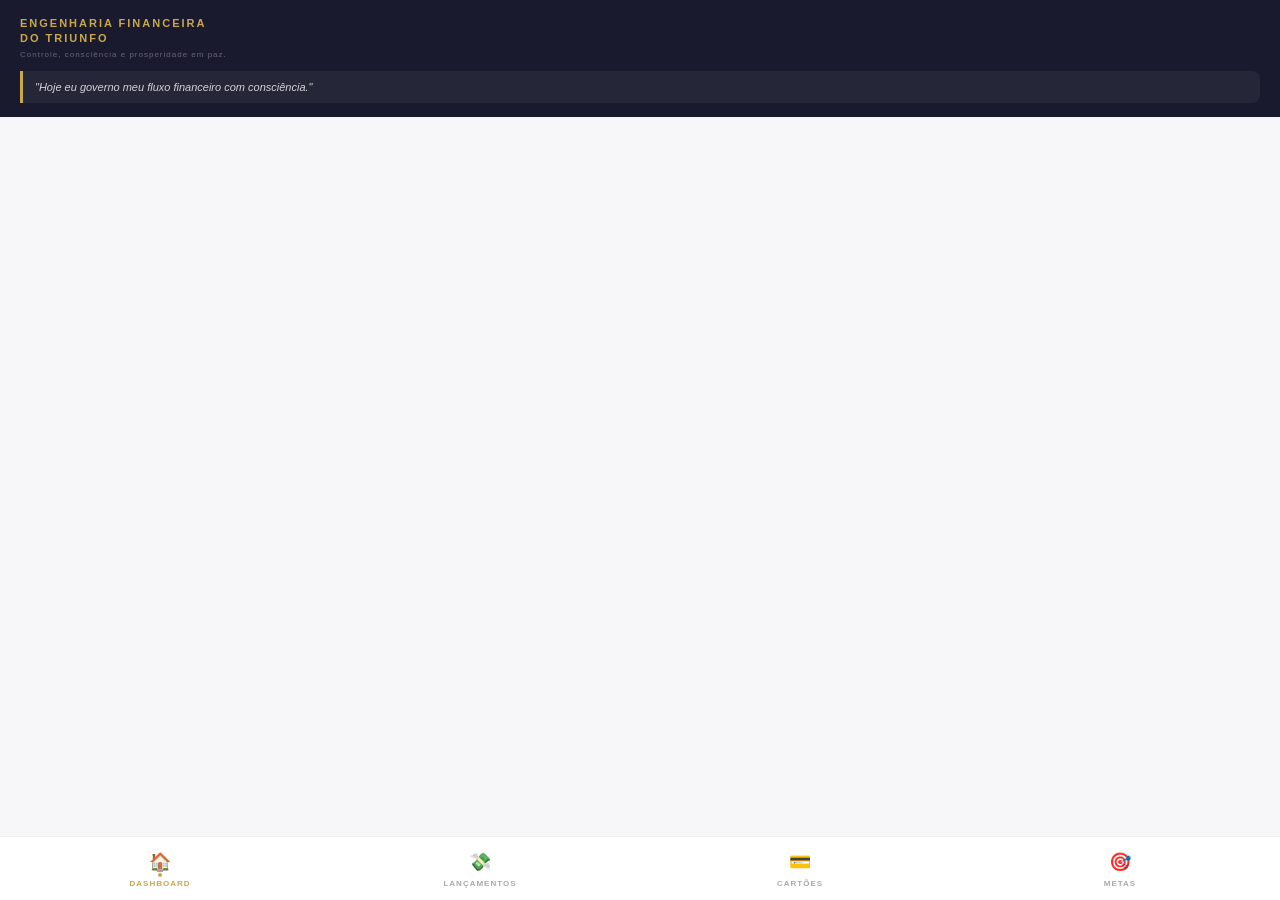
==== index.html @ 2420cf5e "feat: project scaffold — shell, CSS design system Co-Authored-By: Claude Sonnet 4.6 <noreply@anthrop" ====
<!DOCTYPE html>
<html lang="pt-BR">
<head>
  <meta charset="UTF-8">
  <meta name="viewport" content="width=device-width, initial-scale=1.0, viewport-fit=cover">
  <meta name="apple-mobile-web-app-capable" content="yes">
  <meta name="apple-mobile-web-app-status-bar-style" content="black-translucent">
  <meta name="theme-color" content="#1a1a2e">
  <title>Engenharia Financeira do Triunfo</title>
  <link rel="manifest" href="manifest.json">
  <link rel="stylesheet" href="css/styles.css">
  <link rel="stylesheet" href="css/components.css">
</head>
<body>

  <!-- HEADER (fixed, visible on all pages) -->
  <header class="app-header">
    <div class="header-top">
      <div class="brand">
        <div class="brand-name">ENGENHARIA FINANCEIRA<br>DO TRIUNFO</div>
        <div class="brand-sub">Controle, consciência e prosperidade em paz.</div>
      </div>
      <div class="header-month" id="header-month"></div>
    </div>
    <div class="opening-phrase">
      <p>"Hoje eu governo meu fluxo financeiro com consciência."</p>
    </div>
  </header>

  <!-- PAGES -->
  <main class="app-main">
    <div class="page active" id="page-dashboard"></div>
    <div class="page" id="page-transactions"></div>
    <div class="page" id="page-cards"></div>
    <div class="page" id="page-goals"></div>
  </main>

  <!-- BOTTOM NAV -->
  <nav class="bottom-nav">
    <button class="nav-item active" onclick="navigate('dashboard')" data-page="dashboard">
      <span class="nav-icon">🏠</span>
      <span class="nav-dot"></span>
      <span class="nav-label">DASHBOARD</span>
    </button>
    <button class="nav-item" onclick="navigate('transactions')" data-page="transactions">
      <span class="nav-icon">💸</span>
      <span class="nav-dot"></span>
      <span class="nav-label">LANÇAMENTOS</span>
    </button>
    <button class="nav-item" onclick="navigate('cards')" data-page="cards">
      <span class="nav-icon">💳</span>
      <span class="nav-dot"></span>
      <span class="nav-label">CARTÕES</span>
    </button>
    <button class="nav-item" onclick="navigate('goals')" data-page="goals">
      <span class="nav-icon">🎯</span>
      <span class="nav-dot"></span>
      <span class="nav-label">METAS</span>
    </button>
  </nav>

  <!-- MODAL OVERLAY -->
  <div class="modal-overlay" id="modal-overlay" onclick="closeModal()"></div>
  <div class="modal-container" id="modal-container"></div>

  <script type="module" src="js/app.js"></script>
</body>
</html>
---- css/styles.css ----
:root {
  --color-bg: #f7f7f9;
  --color-header: #1a1a2e;
  --color-card: #ffffff;
  --color-border: #e8e8f0;
  --color-gold: #c9a84c;
  --color-gold-dim: #c9a84c33;
  --color-income: #2a7a5a;
  --color-income-dim: #2a7a5a22;
  --color-expense: #b07a2a;
  --color-expense-dim: #b07a2a22;
  --color-text: #1a1a2e;
  --color-text-muted: #aaaaaa;
  --color-text-light: #ffffff;
  --color-nav: #ffffff;
  --color-nav-border: #eeeeee;
  --header-height: 110px;
  --nav-height: 64px;
  --radius: 14px;
  --radius-sm: 10px;
}

* { box-sizing: border-box; margin: 0; padding: 0; }

html, body {
  height: 100%;
  background: var(--color-bg);
  color: var(--color-text);
  font-family: -apple-system, BlinkMacSystemFont, 'Segoe UI', sans-serif;
  -webkit-font-smoothing: antialiased;
  overscroll-behavior: none;
}

.app-header {
  position: fixed;
  top: 0; left: 0; right: 0;
  z-index: 100;
  background: var(--color-header);
  padding: 16px 20px 14px;
  padding-top: calc(16px + env(safe-area-inset-top));
}

.header-top {
  display: flex;
  justify-content: space-between;
  align-items: flex-start;
  margin-bottom: 12px;
}

.brand-name {
  font-size: 11px;
  font-weight: 800;
  letter-spacing: 2px;
  color: var(--color-gold);
  line-height: 1.4;
}

.brand-sub {
  font-size: 8px;
  color: #ffffff55;
  letter-spacing: 1px;
  margin-top: 3px;
}

.header-month {
  font-size: 10px;
  color: #ffffff66;
  letter-spacing: 1px;
  margin-top: 4px;
  text-transform: capitalize;
}

.opening-phrase {
  border-left: 3px solid var(--color-gold);
  padding: 8px 12px;
  border-radius: 0 8px 8px 0;
  background: #ffffff0d;
}

.opening-phrase p {
  color: #ffffffcc;
  font-size: 11px;
  font-style: italic;
  line-height: 1.5;
  font-weight: 300;
}

.app-main {
  position: fixed;
  top: var(--header-height);
  bottom: var(--nav-height);
  left: 0; right: 0;
  overflow: hidden;
}

.page {
  position: absolute;
  inset: 0;
  overflow-y: auto;
  padding: 16px 16px 8px;
  opacity: 0;
  pointer-events: none;
  transition: opacity 0.2s ease;
  -webkit-overflow-scrolling: touch;
}

.page.active {
  opacity: 1;
  pointer-events: all;
}

.section-label {
  font-size: 9px;
  letter-spacing: 2px;
  color: var(--color-text-muted);
  margin-bottom: 10px;
  display: flex;
  justify-content: space-between;
  align-items: center;
}

h3 { font-size: 14px; font-weight: 700; color: var(--color-text); }

.text-muted { color: var(--color-text-muted); font-size: 11px; }
.text-income { color: var(--color-income); }
.text-expense { color: var(--color-expense); }
.text-gold { color: var(--color-gold); }

.divider { height: 1px; background: var(--color-border); margin: 14px 0; }
---- css/components.css ----
/* ── CARDS ── */
.card {
  background: var(--color-card);
  border: 1px solid var(--color-border);
  border-radius: var(--radius);
  padding: 16px;
  margin-bottom: 10px;
  box-shadow: 0 1px 4px #0001;
}

.card-dark {
  background: var(--color-header);
  border-color: #ffffff15;
  border-radius: var(--radius);
  padding: 14px 16px;
  margin-bottom: 10px;
}

.two-col { display: grid; grid-template-columns: 1fr 1fr; gap: 10px; margin-bottom: 10px; }
.three-col { display: grid; grid-template-columns: 1fr 1fr 1fr; gap: 8px; margin-bottom: 10px; }

/* ── BUTTONS ── */
.btn {
  display: inline-flex;
  align-items: center;
  gap: 6px;
  padding: 8px 16px;
  border-radius: 20px;
  font-size: 12px;
  font-weight: 600;
  border: none;
  cursor: pointer;
  letter-spacing: .5px;
}

.btn-primary { background: var(--color-gold); color: var(--color-header); }
.btn-ghost { background: var(--color-gold-dim); color: var(--color-gold); border: 1px solid var(--color-gold); }
.btn-sm { padding: 4px 10px; font-size: 10px; }

/* ── BADGES ── */
.badge {
  display: inline-block;
  padding: 2px 8px;
  border-radius: 10px;
  font-size: 9px;
  font-weight: 700;
  letter-spacing: .5px;
}

.badge-fixa       { background: #00e5ff22; color: #00e5ff; border: 1px solid #00e5ff44; }
.badge-recorrente { background: var(--color-income-dim); color: var(--color-income); border: 1px solid #2a7a5a44; }
.badge-variavel   { background: var(--color-expense-dim); color: var(--color-expense); border: 1px solid #b07a2a44; }
.badge-paga       { background: var(--color-income-dim); color: var(--color-income); }
.badge-aberta     { background: var(--color-expense-dim); color: var(--color-expense); }

/* ── STATUS DOTS ── */
.status-row { display: flex; gap: 6px; align-items: center; margin-top: 4px; }
.dot { width: 6px; height: 6px; border-radius: 50%; flex-shrink: 0; }
.dot-auto { background: #00e5ff; }
.dot-ok   { background: var(--color-income); }
.dot-pend { background: var(--color-gold); }

/* ── BOTTOM NAV ── */
.bottom-nav {
  position: fixed;
  bottom: 0; left: 0; right: 0;
  z-index: 100;
  background: var(--color-nav);
  border-top: 1px solid var(--color-nav-border);
  display: flex;
  padding-bottom: env(safe-area-inset-bottom);
  height: var(--nav-height);
}

.nav-item {
  flex: 1;
  display: flex;
  flex-direction: column;
  align-items: center;
  justify-content: center;
  gap: 2px;
  background: none;
  border: none;
  cursor: pointer;
  padding: 8px 0 4px;
}

.nav-icon { font-size: 18px; line-height: 1; }
.nav-dot { width: 4px; height: 4px; border-radius: 50%; background: transparent; transition: background 0.2s; }
.nav-label { font-size: 8px; letter-spacing: 1px; color: var(--color-text-muted); font-weight: 600; }

.nav-item.active .nav-dot { background: var(--color-gold); }
.nav-item.active .nav-label { color: var(--color-gold); }

/* ── INNER TABS ── */
.inner-tabs {
  display: flex;
  border-bottom: 1px solid var(--color-border);
  margin-bottom: 14px;
  margin-left: -16px;
  margin-right: -16px;
  padding: 0 16px;
  background: var(--color-card);
  position: sticky;
  top: -16px;
  z-index: 10;
}

.inner-tab {
  flex: 1;
  text-align: center;
  padding: 12px 0;
  font-size: 11px;
  letter-spacing: 1px;
  color: var(--color-text-muted);
  background: none;
  border: none;
  cursor: pointer;
  border-bottom: 2px solid transparent;
  margin-bottom: -1px;
  font-weight: 600;
}

.inner-tab.active {
  color: var(--color-gold);
  border-bottom-color: var(--color-gold);
}

/* ── MODALS ── */
.modal-overlay {
  position: fixed;
  inset: 0;
  background: #00000066;
  z-index: 200;
  opacity: 0;
  pointer-events: none;
  transition: opacity 0.25s;
}

.modal-overlay.open { opacity: 1; pointer-events: all; }

.modal-container {
  position: fixed;
  bottom: 0; left: 0; right: 0;
  z-index: 201;
  background: var(--color-card);
  border-radius: 20px 20px 0 0;
  padding: 20px 20px calc(20px + env(safe-area-inset-bottom));
  transform: translateY(100%);
  transition: transform 0.3s ease;
  max-height: 85vh;
  overflow-y: auto;
}

.modal-container.open { transform: translateY(0); }

.modal-handle {
  width: 40px; height: 4px;
  background: var(--color-border);
  border-radius: 2px;
  margin: 0 auto 20px;
}

.modal-title { font-size: 16px; font-weight: 700; margin-bottom: 20px; }

/* ── FORM ELEMENTS ── */
.form-group { margin-bottom: 16px; }
.form-label { font-size: 10px; letter-spacing: 1.5px; color: var(--color-text-muted); margin-bottom: 6px; display: block; }

.form-input, .form-select {
  width: 100%;
  padding: 12px 14px;
  border: 1px solid var(--color-border);
  border-radius: var(--radius-sm);
  font-size: 14px;
  color: var(--color-text);
  background: var(--color-bg);
  -webkit-appearance: none;
}

.form-input:focus, .form-select:focus {
  outline: none;
  border-color: var(--color-gold);
}

/* ── PROGRESS BAR ── */
.progress-wrap { background: var(--color-border); border-radius: 4px; height: 6px; overflow: hidden; margin-top: 8px; }
.progress-fill { height: 6px; border-radius: 4px; transition: width 0.3s; }
.progress-income  { background: var(--color-income); }
.progress-expense { background: var(--color-expense); }
.progress-gold    { background: var(--color-gold); }
.progress-warn    { background: var(--color-expense); }

/* ── BAR CHART ── */
.chart-wrap { display: flex; align-items: flex-end; gap: 6px; height: 70px; }
.chart-group { flex: 1; display: flex; flex-direction: column; align-items: center; gap: 0; height: 100%; justify-content: flex-end; }
.chart-bars { display: flex; gap: 2px; align-items: flex-end; width: 100%; }
.chart-bar { flex: 1; border-radius: 2px 2px 0 0; min-height: 3px; transition: height 0.3s; }
.chart-bar-income  { background: #2a7a5a55; }
.chart-bar-expense { background: #b07a2a55; }
.chart-group.current .chart-bar-income  { background: var(--color-income); }
.chart-group.current .chart-bar-expense { background: var(--color-expense); }
.chart-month { font-size: 8px; color: var(--color-text-muted); margin-top: 4px; }
.chart-group.current .chart-month { color: var(--color-gold); font-weight: 700; }

/* ── PERIOD SELECTOR ── */
.period-bar {
  display: flex;
  gap: 6px;
  overflow-x: auto;
  margin-bottom: 14px;
  padding-bottom: 2px;
  -webkit-overflow-scrolling: touch;
}
.period-bar::-webkit-scrollbar { display: none; }

.period-btn {
  flex-shrink: 0;
  padding: 6px 14px;
  border-radius: 16px;
  font-size: 10px;
  font-weight: 600;
  letter-spacing: .5px;
  border: 1px solid var(--color-border);
  color: var(--color-text-muted);
  background: transparent;
  cursor: pointer;
}

.period-btn.active {
  background: var(--color-gold);
  color: var(--color-header);
  border-color: var(--color-gold);
}

/* ── SALDO BLOCK ── */
.saldo-block .label { font-size: 9px; letter-spacing: 2px; color: var(--color-text-muted); margin-bottom: 6px; }
.saldo-block .value { font-size: 28px; font-weight: 700; letter-spacing: -1px; }
.saldo-block .sub   { font-size: 10px; color: var(--color-text-muted); margin-top: 4px; }

.mini-card .mc-label { font-size: 8px; letter-spacing: 1.5px; color: var(--color-text-muted); margin-bottom: 6px; }
.mini-card .mc-value { font-size: 16px; font-weight: 700; }
.mini-card .mc-sub   { font-size: 9px; color: var(--color-text-muted); margin-top: 2px; }
.mini-card.income .mc-value { color: var(--color-income); }
.mini-card.expense .mc-value { color: var(--color-expense); }

/* ── ITEM ROWS ── */
.item-row {
  display: flex;
  justify-content: space-between;
  align-items: center;
  padding: 12px 0;
  border-bottom: 1px solid var(--color-border);
}
.item-row:last-child { border-bottom: none; }
.item-row .item-name { font-size: 13px; font-weight: 600; }
.item-row .item-meta { font-size: 10px; color: var(--color-text-muted); margin-top: 2px; }
.item-row .item-amount { font-size: 14px; font-weight: 700; }
.item-row .item-amount.income  { color: var(--color-income); }
.item-row .item-amount.expense { color: var(--color-expense); }

/* ── EMPTY STATE ── */
.empty-state {
  text-align: center;
  padding: 40px 20px;
  color: var(--color-text-muted);
  font-size: 13px;
}

/* ── CAT ROW ── */
.cat-row { display: flex; align-items: center; gap: 10px; margin-bottom: 10px; }
.cat-name { font-size: 11px; width: 110px; flex-shrink: 0; }
.cat-bar-wrap { flex: 1; }
.cat-val { font-size: 10px; color: var(--color-text-muted); width: 65px; text-align: right; flex-shrink: 0; }
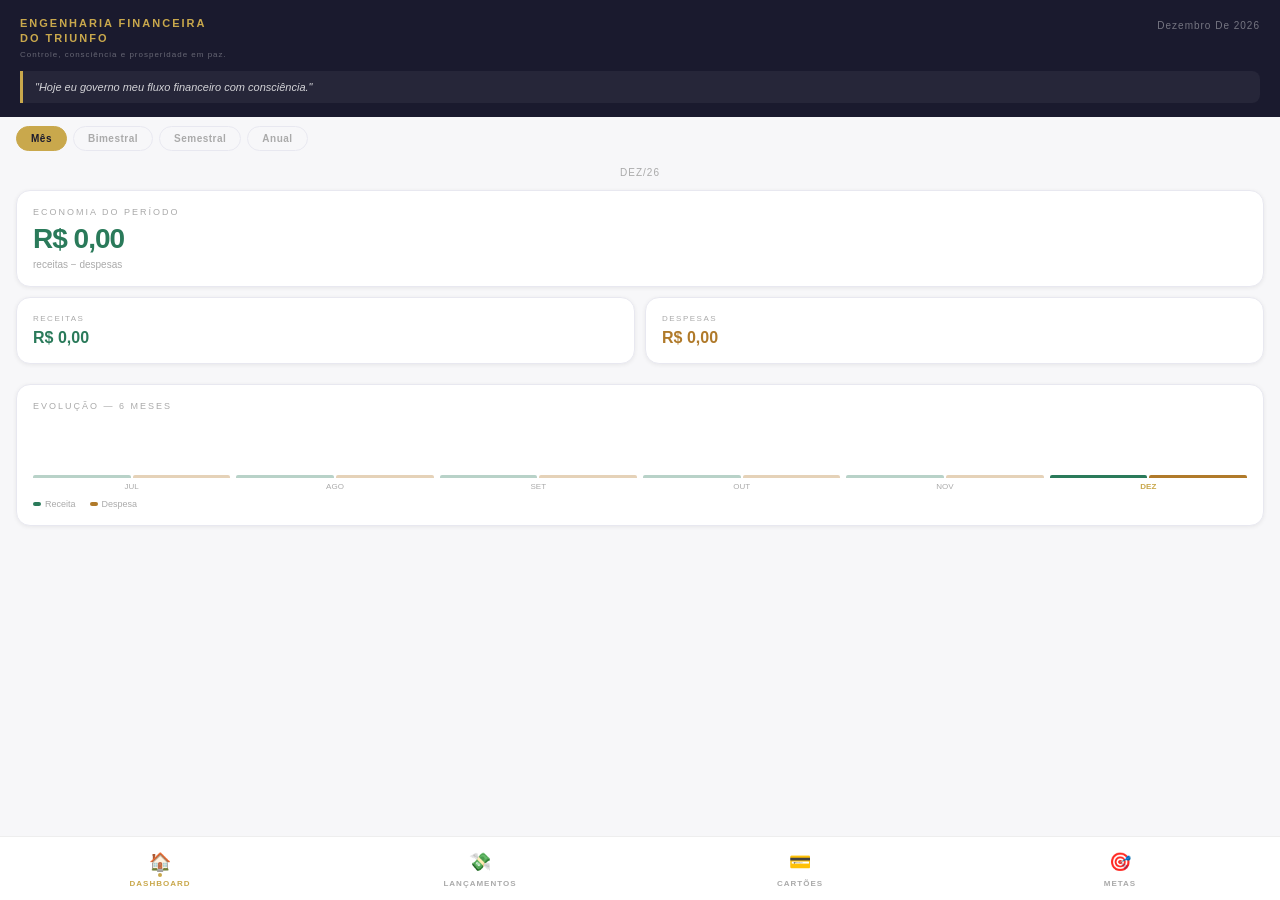
==== commit 6d6a6736: "feat: PWA manifest and service worker for offline + iPhone install" ====
--- a/index.html
+++ b/index.html
@@ -6,6 +6,8 @@
   <meta name="apple-mobile-web-app-capable" content="yes">
   <meta name="apple-mobile-web-app-status-bar-style" content="black-translucent">
   <meta name="theme-color" content="#1a1a2e">
+  <link rel="apple-touch-icon" href="icons/icon-192.png">
+  <meta name="apple-mobile-web-app-title" content="EF Triunfo">
   <title>Engenharia Financeira do Triunfo</title>
   <link rel="manifest" href="manifest.json">
   <link rel="stylesheet" href="css/styles.css">
--- a/css/styles.css
+++ b/css/styles.css
@@ -91,6 +91,7 @@
   bottom: var(--nav-height);
   left: 0; right: 0;
   overflow: hidden;
+  padding-top: env(safe-area-inset-top);
 }
 
 .page {
@@ -106,7 +107,7 @@
 
 .page.active {
   opacity: 1;
-  pointer-events: all;
+  pointer-events: auto;
 }
 
 .section-label {
--- a/css/components.css
+++ b/css/components.css
@@ -137,7 +137,7 @@
   transition: opacity 0.25s;
 }
 
-.modal-overlay.open { opacity: 1; pointer-events: all; }
+.modal-overlay.open { opacity: 1; pointer-events: auto; }
 
 .modal-container {
   position: fixed;
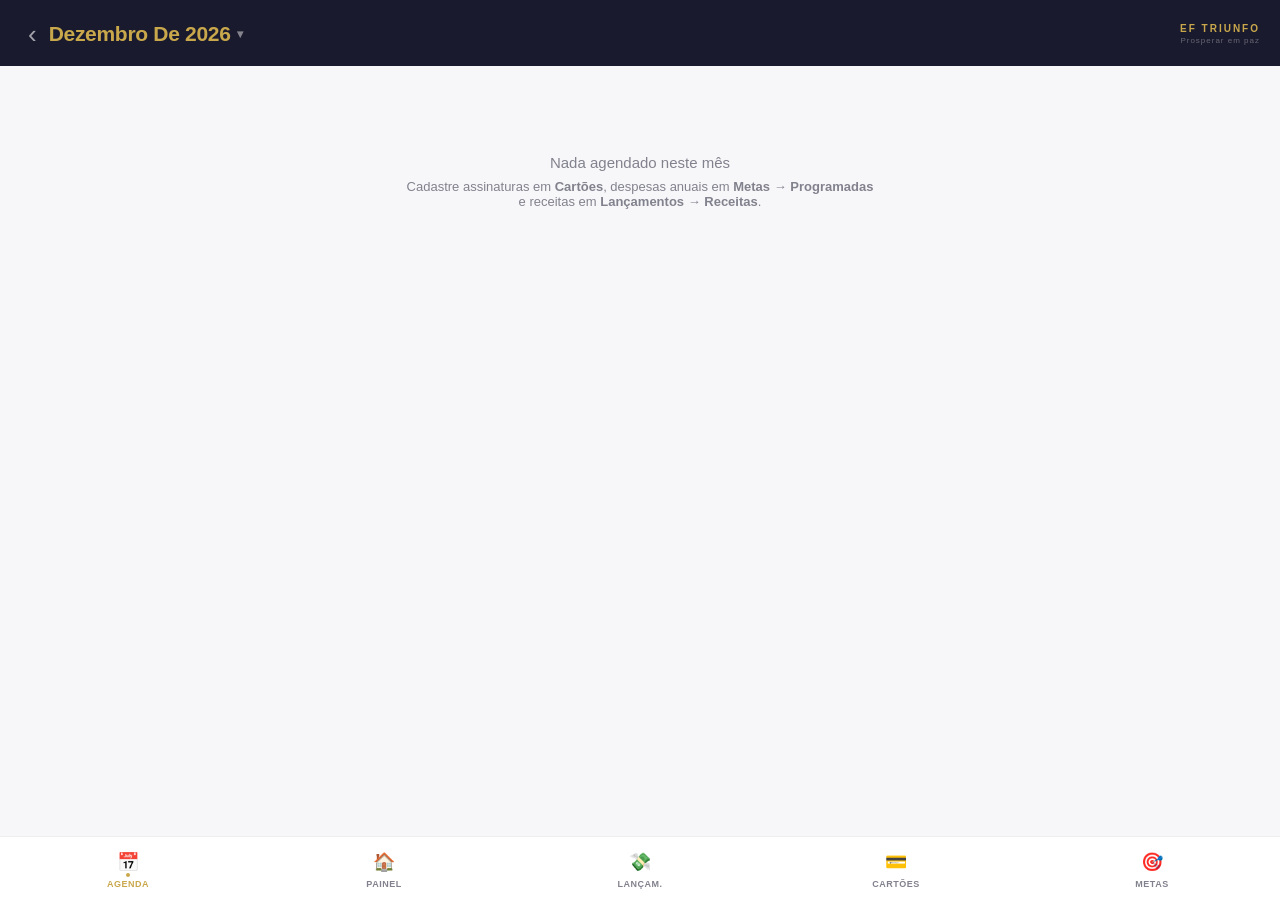
==== commit fa2d0347: "feat: Fase 1+2+3 do mapa de avaliação — Agenda do Mês, backup, cabeçalho novo, botões padronizados e" ====
--- a/index.html
+++ b/index.html
@@ -15,23 +15,21 @@
 </head>
 <body>
 
-  <!-- HEADER (fixed, visible on all pages) -->
+  <!-- HEADER (fixed) — mês protagonista à esquerda, marca discreta à direita -->
   <header class="app-header">
     <div class="header-top">
+      <div class="header-month" id="header-month"></div>
       <div class="brand">
-        <div class="brand-name">ENGENHARIA FINANCEIRA<br>DO TRIUNFO</div>
-        <div class="brand-sub">Controle, consciência e prosperidade em paz.</div>
+        <div class="brand-name">EF TRIUNFO</div>
+        <div class="brand-sub">Prosperar em paz</div>
       </div>
-      <div class="header-month" id="header-month"></div>
-    </div>
-    <div class="opening-phrase">
-      <p>"Hoje eu governo meu fluxo financeiro com consciência."</p>
     </div>
   </header>
 
   <!-- PAGES -->
   <main class="app-main">
-    <div class="page active" id="page-dashboard"></div>
+    <div class="page active" id="page-agenda"></div>
+    <div class="page" id="page-dashboard"></div>
     <div class="page" id="page-transactions"></div>
     <div class="page" id="page-cards"></div>
     <div class="page" id="page-goals"></div>
@@ -39,15 +37,20 @@
 
   <!-- BOTTOM NAV -->
   <nav class="bottom-nav">
-    <button class="nav-item active" onclick="navigate('dashboard')" data-page="dashboard">
+    <button class="nav-item active" onclick="navigate('agenda')" data-page="agenda">
+      <span class="nav-icon">📅</span>
+      <span class="nav-dot"></span>
+      <span class="nav-label">AGENDA</span>
+    </button>
+    <button class="nav-item" onclick="navigate('dashboard')" data-page="dashboard">
       <span class="nav-icon">🏠</span>
       <span class="nav-dot"></span>
-      <span class="nav-label">DASHBOARD</span>
+      <span class="nav-label">PAINEL</span>
     </button>
     <button class="nav-item" onclick="navigate('transactions')" data-page="transactions">
       <span class="nav-icon">💸</span>
       <span class="nav-dot"></span>
-      <span class="nav-label">LANÇAMENTOS</span>
+      <span class="nav-label">LANÇAM.</span>
     </button>
     <button class="nav-item" onclick="navigate('cards')" data-page="cards">
       <span class="nav-icon">💳</span>
@@ -65,6 +68,9 @@
   <div class="modal-overlay" id="modal-overlay" onclick="closeModal()"></div>
   <div class="modal-container" id="modal-container"></div>
 
+  <!-- BACKUP (input oculto para restauração) -->
+  <input type="file" id="backup-file" accept=".json,application/json" style="display:none">
+
   <script type="module" src="js/app.js"></script>
 </body>
 </html>
--- a/css/styles.css
+++ b/css/styles.css
@@ -5,16 +5,16 @@
   --color-border: #e8e8f0;
   --color-gold: #c9a84c;
   --color-gold-dim: #c9a84c33;
-  --color-income: #2a7a5a;
-  --color-income-dim: #2a7a5a22;
-  --color-expense: #b07a2a;
-  --color-expense-dim: #b07a2a22;
+  --color-income: #1e8e5e;
+  --color-income-dim: #1e8e5e1a;
+  --color-expense: #c14b4b;
+  --color-expense-dim: #c14b4b1a;
   --color-text: #1a1a2e;
-  --color-text-muted: #aaaaaa;
+  --color-text-muted: #82828e;
   --color-text-light: #ffffff;
   --color-nav: #ffffff;
   --color-nav-border: #eeeeee;
-  --header-height: 110px;
+  --header-height: 78px;
   --nav-height: 64px;
   --radius: 14px;
   --radius-sm: 10px;
@@ -36,53 +36,128 @@
   top: 0; left: 0; right: 0;
   z-index: 100;
   background: var(--color-header);
-  padding: 16px 20px 14px;
-  padding-top: calc(16px + env(safe-area-inset-top));
+  padding: 14px 20px 12px;
+  padding-top: calc(14px + env(safe-area-inset-top));
 }
 
 .header-top {
   display: flex;
   justify-content: space-between;
-  align-items: flex-start;
-  margin-bottom: 12px;
-}
+  align-items: center;
+}
+
+/* ── MÊS PROTAGONISTA (esquerda) ── */
+.header-month { position: relative; }
+
+.month-nav {
+  display: flex;
+  align-items: center;
+  gap: 2px;
+}
+
+.month-arrow {
+  background: none;
+  border: none;
+  color: #ffffff99;
+  font-size: 26px;
+  cursor: pointer;
+  padding: 0 8px;
+  line-height: 1;
+  min-height: 40px;
+}
+
+.month-label {
+  background: none;
+  border: none;
+  color: var(--color-gold);
+  font-size: 21px;
+  font-weight: 800;
+  text-transform: capitalize;
+  cursor: pointer;
+  padding: 4px 2px;
+  letter-spacing: -0.3px;
+  display: flex;
+  align-items: center;
+  gap: 6px;
+  font-family: inherit;
+}
+
+.month-caret { font-size: 12px; color: #ffffff77; }
+
+.month-badge {
+  display: inline-block;
+  font-size: 9px;
+  font-weight: 700;
+  border-radius: 4px;
+  padding: 1px 7px;
+  letter-spacing: 1px;
+  margin: 2px 0 0 36px;
+}
+.month-badge.past   { background: #c9a84c33; color: var(--color-gold); }
+.month-badge.future { background: #00e5ff22; color: #00e5ff; }
+
+/* ── SELETOR DE MESES (dropdown) ── */
+.month-picker {
+  display: none;
+  position: absolute;
+  top: calc(100% + 8px);
+  left: 0;
+  background: var(--color-card);
+  border: 1px solid var(--color-border);
+  border-radius: 12px;
+  box-shadow: 0 8px 30px #00000033;
+  padding: 6px;
+  min-width: 210px;
+  max-height: 320px;
+  overflow-y: auto;
+  z-index: 300;
+}
+.month-picker.open { display: block; }
+
+.month-pick-item {
+  display: flex;
+  align-items: center;
+  justify-content: space-between;
+  width: 100%;
+  background: none;
+  border: none;
+  text-align: left;
+  padding: 10px 12px;
+  font-size: 14px;
+  color: var(--color-text);
+  text-transform: capitalize;
+  cursor: pointer;
+  border-radius: 8px;
+  font-family: inherit;
+}
+.month-pick-item:hover  { background: var(--color-bg); }
+.month-pick-item.active { background: var(--color-gold-dim); color: var(--color-header); font-weight: 700; }
+
+.mp-tag {
+  font-size: 9px;
+  font-weight: 700;
+  letter-spacing: 1px;
+  color: var(--color-gold);
+  background: var(--color-gold-dim);
+  border-radius: 4px;
+  padding: 1px 6px;
+}
+
+/* ── MARCA (direita, discreta) ── */
+.brand { text-align: right; }
 
 .brand-name {
-  font-size: 11px;
+  font-size: 10px;
   font-weight: 800;
   letter-spacing: 2px;
   color: var(--color-gold);
-  line-height: 1.4;
 }
 
 .brand-sub {
   font-size: 8px;
   color: #ffffff55;
   letter-spacing: 1px;
-  margin-top: 3px;
-}
-
-.header-month {
-  font-size: 10px;
-  color: #ffffff66;
-  letter-spacing: 1px;
-  margin-top: 4px;
-  text-transform: capitalize;
-}
-
-.opening-phrase {
-  border-left: 3px solid var(--color-gold);
-  padding: 8px 12px;
-  border-radius: 0 8px 8px 0;
-  background: #ffffff0d;
-}
-
-.opening-phrase p {
-  color: #ffffffcc;
-  font-size: 11px;
-  font-style: italic;
-  line-height: 1.5;
-  font-weight: 300;
+  margin-top: 2px;
 }
 
 .app-main {
@@ -111,8 +186,8 @@
 }
 
 .section-label {
-  font-size: 9px;
-  letter-spacing: 2px;
+  font-size: 10px;
+  letter-spacing: 1.5px;
   color: var(--color-text-muted);
   margin-bottom: 10px;
   display: flex;
@@ -128,3 +203,156 @@
 .text-gold { color: var(--color-gold); }
 
 .divider { height: 1px; background: var(--color-border); margin: 14px 0; }
+
+/* ── BOTÃO DE ÍCONE (alvo de toque confortável) ── */
+.icon-btn {
+  background: none;
+  border: none;
+  cursor: pointer;
+  font-size: 16px;
+  min-width: 38px;
+  min-height: 38px;
+  display: inline-flex;
+  align-items: center;
+  justify-content: center;
+  border-radius: 10px;
+  padding: 0;
+  line-height: 1;
+}
+.icon-btn:active { background: var(--color-gold-dim); }
+.icon-btn.danger { color: var(--color-expense); }
+
+/* ── AGENDA DO MÊS ── */
+.agenda-day { padding: 4px 0 2px; }
+
+.agenda-day-label {
+  font-size: 10px;
+  font-weight: 800;
+  letter-spacing: 1.5px;
+  color: var(--color-text-muted);
+  padding: 10px 0 4px;
+  border-bottom: 1px solid var(--color-border);
+  display: flex;
+  align-items: center;
+  gap: 8px;
+}
+
+.agenda-day.today .agenda-day-label { color: var(--color-gold); border-bottom-color: var(--color-gold); }
+
+.agenda-today-tag {
+  background: var(--color-gold);
+  color: var(--color-header);
+  font-size: 8px;
+  font-weight: 800;
+  border-radius: 4px;
+  padding: 1px 6px;
+  letter-spacing: 1px;
+}
+
+.agenda-row {
+  display: flex;
+  align-items: center;
+  gap: 10px;
+  padding: 9px 0;
+  border-bottom: 1px solid #f0f0f5;
+}
+.agenda-row:last-child { border-bottom: none; }
+.agenda-row.done .agenda-desc,
+.agenda-row.done .agenda-amount { opacity: 0.4; text-decoration: line-through; }
+
+.agenda-ico  { font-size: 16px; width: 24px; text-align: center; flex-shrink: 0; }
+.agenda-info { flex: 1; min-width: 0; }
+.agenda-desc { font-size: 13.5px; font-weight: 600; }
+.agenda-sub  { font-size: 10.5px; color: var(--color-text-muted); margin-top: 1px; }
+.agenda-amount { font-size: 14px; font-weight: 700; color: var(--color-expense); white-space: nowrap; }
+
+.agenda-late-tag {
+  background: var(--color-expense);
+  color: #fff;
+  font-size: 8px;
+  font-weight: 800;
+  border-radius: 4px;
+  padding: 1px 6px;
+  letter-spacing: 1px;
+  margin-left: 6px;
+  vertical-align: 1px;
+}
+
+.agenda-btn {
+  flex-shrink: 0;
+  border-radius: 10px;
+  font-size: 11.5px;
+  font-weight: 700;
+  cursor: pointer;
+  min-height: 38px;
+  padding: 0 12px;
+  font-family: inherit;
+}
+.agenda-btn.pay {
+  background: var(--color-income-dim);
+  border: 1px solid var(--color-income);
+  color: var(--color-income);
+}
+.agenda-btn.undo {
+  background: var(--color-income);
+  border: 1px solid var(--color-income);
+  color: #fff;
+  min-width: 38px;
+  padding: 0;
+}
+
+/* ── TOAST ── */
+#toast {
+  position: fixed;
+  left: 50%;
+  bottom: calc(var(--nav-height) + 18px + env(safe-area-inset-bottom));
+  transform: translateX(-50%) translateY(16px);
+  background: var(--color-header);
+  color: #fff;
+  font-size: 13px;
+  font-weight: 600;
+  border-radius: 24px;
+  padding: 10px 20px;
+  box-shadow: 0 6px 24px #00000044;
+  opacity: 0;
+  pointer-events: none;
+  transition: opacity 0.25s, transform 0.25s;
+  z-index: 400;
+  white-space: nowrap;
+}
+#toast.show { opacity: 1; transform: translateX(-50%) translateY(0); }
+
+/* ── CONFIRMAÇÃO PRÓPRIA ── */
+.confirm-overlay {
+  position: fixed;
+  inset: 0;
+  background: #00000066;
+  z-index: 500;
+  display: flex;
+  align-items: center;
+  justify-content: center;
+  padding: 24px;
+}
+
+.confirm-box {
+  background: var(--color-card);
+  border-radius: 16px;
+  padding: 22px 20px 18px;
+  max-width: 340px;
+  width: 100%;
+  box-shadow: 0 12px 40px #00000044;
+}
+
+.confirm-msg {
+  font-size: 14px;
+  line-height: 1.55;
+  color: var(--color-text);
+  margin-bottom: 18px;
+}
+
+.confirm-actions {
+  display: flex;
+  gap: 10px;
+  justify-content: flex-end;
+}
+.confirm-actions .btn { min-height: 40px; }
--- a/css/components.css
+++ b/css/components.css
@@ -48,8 +48,8 @@
 }
 
 .badge-fixa       { background: #00e5ff22; color: #00e5ff; border: 1px solid #00e5ff44; }
-.badge-recorrente { background: var(--color-income-dim); color: var(--color-income); border: 1px solid #2a7a5a44; }
-.badge-variavel   { background: var(--color-expense-dim); color: var(--color-expense); border: 1px solid #b07a2a44; }
+.badge-recorrente { background: var(--color-income-dim); color: var(--color-income); border: 1px solid #1e8e5e44; }
+.badge-variavel   { background: var(--color-expense-dim); color: var(--color-expense); border: 1px solid #c14b4b44; }
 .badge-paga       { background: var(--color-income-dim); color: var(--color-income); }
 .badge-aberta     { background: var(--color-expense-dim); color: var(--color-expense); }
 
@@ -87,7 +87,7 @@
 
 .nav-icon { font-size: 18px; line-height: 1; }
 .nav-dot { width: 4px; height: 4px; border-radius: 50%; background: transparent; transition: background 0.2s; }
-.nav-label { font-size: 8px; letter-spacing: 1px; color: var(--color-text-muted); font-weight: 600; }
+.nav-label { font-size: 9px; letter-spacing: 0.5px; color: var(--color-text-muted); font-weight: 600; }
 
 .nav-item.active .nav-dot { background: var(--color-gold); }
 .nav-item.active .nav-label { color: var(--color-gold); }
@@ -196,8 +196,8 @@
 .chart-group { flex: 1; display: flex; flex-direction: column; align-items: center; gap: 0; height: 100%; justify-content: flex-end; }
 .chart-bars { display: flex; gap: 2px; align-items: flex-end; width: 100%; }
 .chart-bar { flex: 1; border-radius: 2px 2px 0 0; min-height: 3px; transition: height 0.3s; }
-.chart-bar-income  { background: #2a7a5a55; }
-.chart-bar-expense { background: #b07a2a55; }
+.chart-bar-income  { background: #1e8e5e55; }
+.chart-bar-expense { background: #c14b4b55; }
 .chart-group.current .chart-bar-income  { background: var(--color-income); }
 .chart-group.current .chart-bar-expense { background: var(--color-expense); }
 .chart-month { font-size: 8px; color: var(--color-text-muted); margin-top: 4px; }
@@ -234,11 +234,11 @@
 }
 
 /* ── SALDO BLOCK ── */
-.saldo-block .label { font-size: 9px; letter-spacing: 2px; color: var(--color-text-muted); margin-bottom: 6px; }
+.saldo-block .label { font-size: 10px; letter-spacing: 2px; color: var(--color-text-muted); margin-bottom: 6px; }
 .saldo-block .value { font-size: 28px; font-weight: 700; letter-spacing: -1px; }
 .saldo-block .sub   { font-size: 10px; color: var(--color-text-muted); margin-top: 4px; }
 
-.mini-card .mc-label { font-size: 8px; letter-spacing: 1.5px; color: var(--color-text-muted); margin-bottom: 6px; }
+.mini-card .mc-label { font-size: 9px; letter-spacing: 1.5px; color: var(--color-text-muted); margin-bottom: 6px; }
 .mini-card .mc-value { font-size: 16px; font-weight: 700; }
 .mini-card .mc-sub   { font-size: 9px; color: var(--color-text-muted); margin-top: 2px; }
 .mini-card.income .mc-value { color: var(--color-income); }
@@ -254,7 +254,7 @@
 }
 .item-row:last-child { border-bottom: none; }
 .item-row .item-name { font-size: 13px; font-weight: 600; }
-.item-row .item-meta { font-size: 10px; color: var(--color-text-muted); margin-top: 2px; }
+.item-row .item-meta { font-size: 11px; color: var(--color-text-muted); margin-top: 2px; }
 .item-row .item-amount { font-size: 14px; font-weight: 700; }
 .item-row .item-amount.income  { color: var(--color-income); }
 .item-row .item-amount.expense { color: var(--color-expense); }
